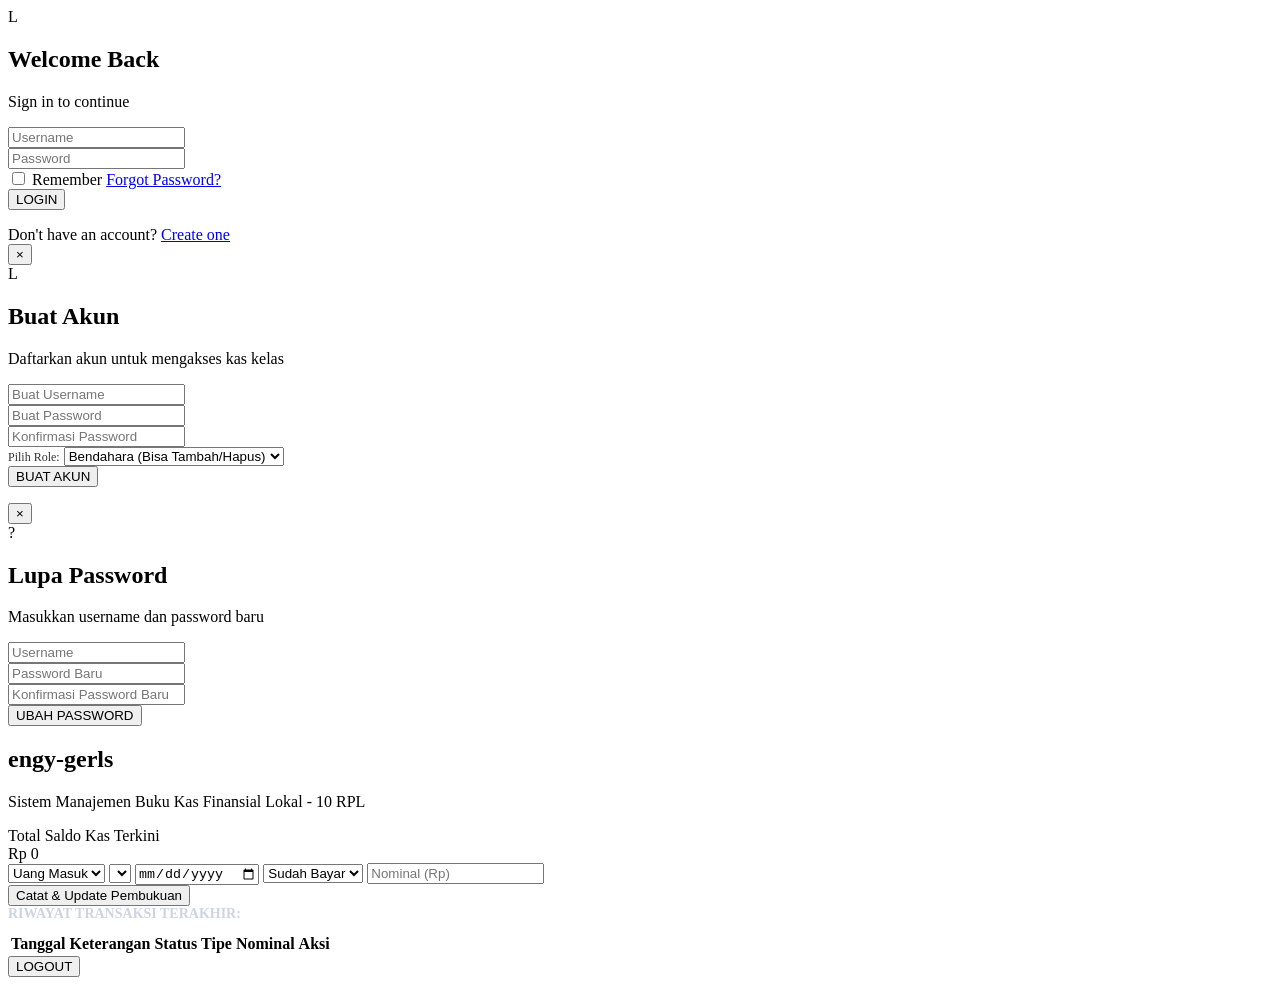
==== index.html @ 1e0d0ba0 "Create index.html" ====
<!DOCTYPE html>
<html lang="id">
<head>
    <meta charset="UTF-8">
    <meta name="viewport" content="width=device-width, initial-scale=1.0">
    <title>Sistem Kas Kelas - Login & Dashboard</title>
    <link rel="stylesheet" href="style.css">
    <script src="app.js" defer></script>
</head>
<body>

    <!-- ================= HALAMAN LOGIN ================= -->
    <div id="loginPage">
        <div class="circle"></div>
        <div class="circle"></div>
        <div class="circle"></div>

        <div class="card">
            <div class="logo">L</div>

            <h2>Welcome Back</h2>
            <p class="subtitle">Sign in to continue</p>

            <div class="input-box">
                <input type="text" id="username" placeholder="Username">
            </div>

            <div class="input-box">
                <input type="password" id="password" placeholder="Password">
            </div>

            <div class="options">
                <label>
                    <input type="checkbox" id="rememberMe">
                    Remember
                </label>
                <a href="#" onclick="bukaLupaPassword(); return false;">Forgot Password?</a>
            </div>

            <button type="button" onclick="login()">LOGIN</button>

            <p id="message"></p>

            <div class="signup">
                Don't have an account?
                <a href="#" onclick="bukaDaftar(); return false;">Create one</a>
            </div>
        </div>
    </div>

    <!-- ================= MODAL BUAT AKUN ================= -->
    <div id="signupModal" class="signup-modal">
        <div class="signup-card">
            <button class="close-signup" onclick="tutupDaftar()">×</button>
            <div class="logo">L</div>
            <h2>Buat Akun</h2>
            <p class="subtitle">Daftarkan akun untuk mengakses kas kelas</p>

            <div class="input-box">
                <input type="text" id="signupUsername" placeholder="Buat Username">
            </div>

            <div class="input-box">
                <input type="password" id="signupPassword" placeholder="Buat Password">
            </div>

            <div class="input-box">
                <input type="password" id="signupConfirmPassword" placeholder="Konfirmasi Password">
            </div>

            <div class="input-box-select">
                <label style="font-size: 12px; opacity: 0.8;">Pilih Role:</label>
                <select id="signupRole">
                    <option value="bendahara">Bendahara (Bisa Tambah/Hapus)</option>
                    <option value="viewer">Viewer / Siswa (Hanya Lihat)</option>
                </select>
            </div>

            <button type="button" onclick="buatAkun()">BUAT AKUN</button>
            <p id="signupMessage"></p>
        </div>
    </div>

    <!-- ================= MODAL LUPA PASSWORD ================= -->
    <div id="forgotPasswordModal" class="signup-modal">
        <div class="signup-card">
            <button class="close-signup" onclick="tutupLupaPassword()">×</button>
            <div class="logo">?</div>
            <h2>Lupa Password</h2>
            <p class="subtitle">Masukkan username dan password baru</p>

            <div class="input-box">
                <input type="text" id="forgotUsername" placeholder="Username">
            </div>

            <div class="input-box">
                <input type="password" id="newPassword" placeholder="Password Baru">
            </div>

            <div class="input-box">
                <input type="password" id="confirmNewPassword" placeholder="Konfirmasi Password Baru">
            </div>

            <button type="button" onclick="resetPassword()">UBAH PASSWORD</button>
            <p id="forgotMessage"></p>
        </div>
    </div>

    <!-- ================= DASHBOARD KAS ================= -->
    <div id="dashboardPage">
        <div class="ledger-box">
            <h2>engy-gerls</h2>
            <p class="sub">Sistem Manajemen Buku Kas Finansial Lokal - 10 RPL</p>
            <div id="userBadge" class="badge"></div>

            <!-- KARTU INDIKATOR SALDO UTAMA -->
            <div class="saldo-card">
                <div class="saldo-title">Total Saldo Kas Terkini</div>
                <div class="saldo-num" id="totalSaldoDisplay">Rp 0</div>
            </div>

            <!-- FORM INPUT TRANSAKSI (HANYA BENDAHARA) -->
            <div class="form-panel" id="formPanelBendahara">
                <div class="input-group">
                    <select id="jenisTransaksi" onchange="updateDropdownKeterangan()">
                        <option value="masuk">Uang Masuk</option>
                        <option value="keluar">Uang Keluar</option>
                    </select>

                    <select id="namaSiswa"></select>

                    <input type="date" id="tanggalTransaksi">

                    <select id="statusBayar">
                        <option value="Sudah Bayar">Sudah Bayar</option>
                        <option value="Belum Bayar">Belum Bayar</option>
                    </select>

                    <input type="number" id="nominalUang" placeholder="Nominal (Rp)">
                </div>
                <button type="button" onclick="catatTransaksiBaru()">Catat & Update Pembukuan</button>
            </div>

            <!-- TABEL REKOR TRANSAKSI -->
            <div style="font-size: 14px; font-weight: bold; margin-bottom: 10px; color: #cbd5e1;">RIWAYAT TRANSAKSI TERAKHIR:</div>
            <div class="table-area">
                <table>
                    <thead>
                        <tr>
                            <th>Tanggal</th>
                            <th>Keterangan</th>
                            <th>Status</th>
                            <th>Tipe</th>
                            <th>Nominal</th>
                            <th id="thAksi">Aksi</th>
                        </tr>
                    </thead>
                    <tbody id="tabelTransaksiBody"></tbody>
                </table>
            </div>
            
            <button type="button" id="logoutButton" class="logout-btn" onclick="logout()">LOGOUT</button>
        </div>
    </div>

</body>
</html>
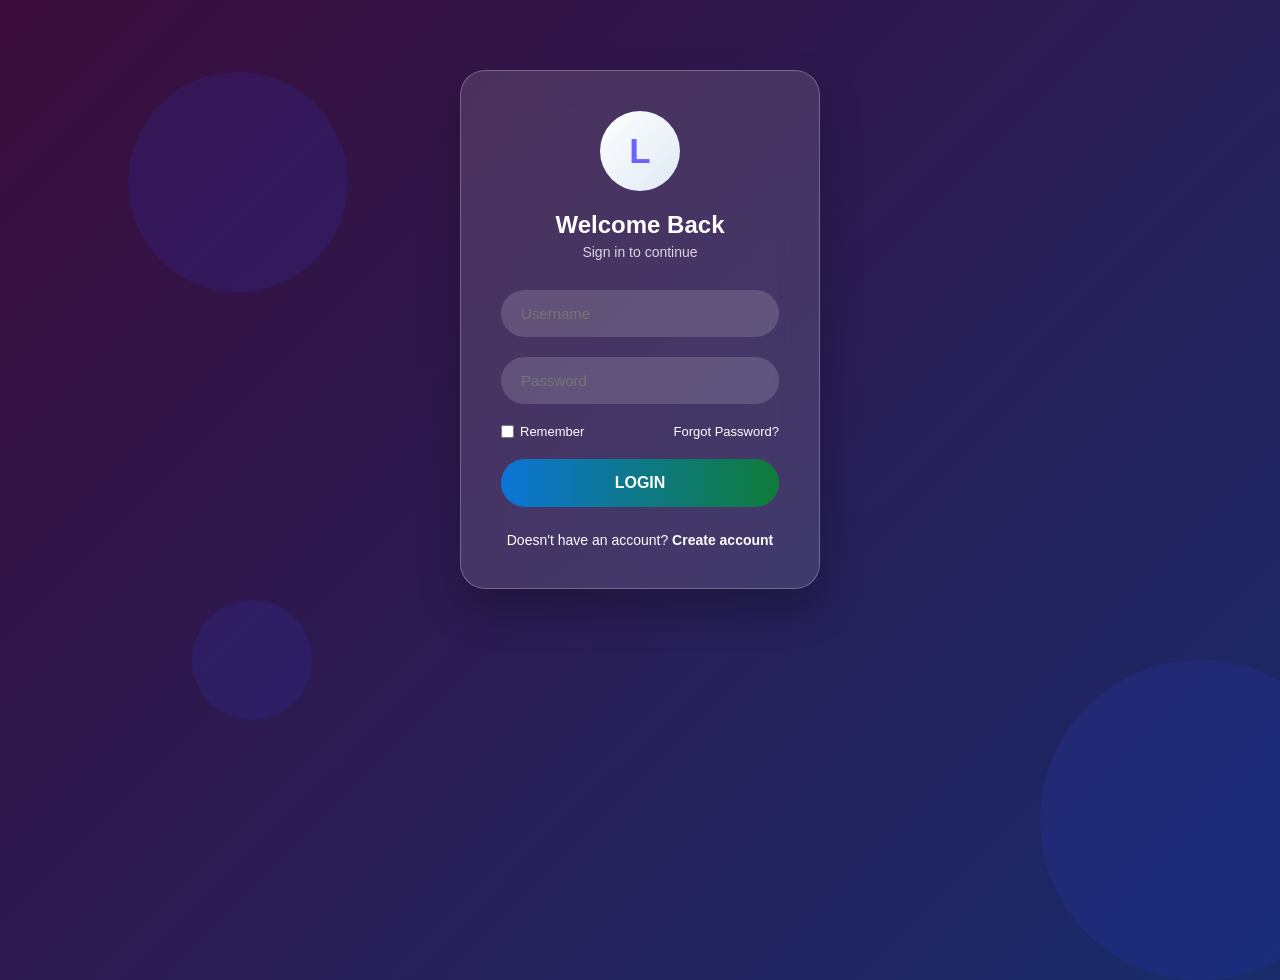
==== commit ea211eed: "Update title and text in index.html" ====
--- a/index.html
+++ b/index.html
@@ -3,7 +3,7 @@
 <head>
     <meta charset="UTF-8">
     <meta name="viewport" content="width=device-width, initial-scale=1.0">
-    <title>Sistem Kas Kelas - Login & Dashboard</title>
+    <title>Angry Gerls - Login & Dashboard</title>
     <link rel="stylesheet" href="style.css">
     <script src="app.js" defer></script>
 </head>
@@ -42,8 +42,8 @@
             <p id="message"></p>
 
             <div class="signup">
-                Don't have an account?
-                <a href="#" onclick="bukaDaftar(); return false;">Create one</a>
+                Doesn't have an account?
+                <a href="#" onclick="bukaDaftar(); return false;">Create account</a>
             </div>
         </div>
     </div>
@@ -54,7 +54,7 @@
             <button class="close-signup" onclick="tutupDaftar()">×</button>
             <div class="logo">L</div>
             <h2>Buat Akun</h2>
-            <p class="subtitle">Daftarkan akun untuk mengakses kas kelas</p>
+            <p class="subtitle">Daftarkan akun untuk mengakses Angry Gerls</p>
 
             <div class="input-box">
                 <input type="text" id="signupUsername" placeholder="Buat Username">
@@ -69,7 +69,7 @@
             </div>
 
             <div class="input-box-select">
-                <label style="font-size: 12px; opacity: 0.8;">Pilih Role:</label>
+                <label style="font-size: 12px; opacity: 0.8;">choose Role:</label>
                 <select id="signupRole">
                     <option value="bendahara">Bendahara (Bisa Tambah/Hapus)</option>
                     <option value="viewer">Viewer / Siswa (Hanya Lihat)</option>
--- a/style.css
+++ b/style.css
@@ -0,0 +1,255 @@
+* {
+    margin: 0;
+    padding: 0;
+    box-sizing: border-box;
+    font-family: 'Poppins', 'Segoe UI', Tahoma, Geneva, Verdana, sans-serif;
+}
+
+body {
+    min-height: 100vh;
+    display: flex;
+    justify-content: center;
+    align-items: flex-start;
+    overflow-y: auto;
+    overflow-x: hidden;
+    background: linear-gradient(-45deg, #434257, #054747, #0f3479, #3b0d3b);
+    background-size: 400% 400%;
+    animation: bg 12s ease infinite;
+    padding: 20px;
+}
+
+@keyframes bg {
+    0% { background-position: 0% 50%; }
+    50% { background-position: 100% 50%; }
+    100% { background-position: 0% 50%; }
+}
+
+.circle {
+    position: absolute;
+    border-radius: 50%;
+    background: rgba(46, 58, 231, 0.137);
+    animation: float 8s infinite ease-in-out;
+}
+
+.circle:nth-child(1) { width: 220px; height: 220px; top: 8%; left: 10%; }
+.circle:nth-child(2) { width: 320px; height: 320px; bottom: -80px; right: -80px; animation-delay: 2s; }
+.circle:nth-child(3) { width: 120px; height: 120px; bottom: 20%; left: 15%; animation-delay: 4s; }
+
+@keyframes float {
+    50% { transform: translateY(-25px); }
+}
+
+.card {
+    width: 360px;
+    padding: 40px;
+    border-radius: 25px;
+    backdrop-filter: blur(20px);
+    background: rgba(255, 255, 255, 0.12);
+    border: 1px solid rgba(255, 255, 255, 0.25);
+    box-shadow: 0 20px 40px rgba(0, 0, 0, .25);
+    color: white;
+    z-index: 10;
+    margin-top: 50px;
+}
+
+.logo {
+    width: 80px;
+    height: 80px;
+    border-radius: 50%;
+    margin: 0 auto 20px auto;
+    background: linear-gradient(135deg, #ffffff, #dfe9f3);
+    color: #6C63FF;
+    display: flex;
+    align-items: center;
+    justify-content: center;
+    font-size: 35px;
+    font-weight: bold;
+}
+
+h2 { text-align: center; margin-bottom: 5px; }
+.subtitle { text-align: center; opacity: .8; margin-bottom: 30px; font-size: 14px; }
+
+.input-box { position: relative; margin-bottom: 20px; }
+.input-box input {
+    width: 100%;
+    padding: 15px 20px;
+    border: none;
+    outline: none;
+    border-radius: 50px;
+    background: rgba(255, 255, 255, .15);
+    color: white;
+    font-size: 15px;
+}
+
+.input-box-select { margin-bottom: 20px; }
+.input-box-select select {
+    margin-top: 5px;
+    border-radius: 50px;
+    background: rgba(255, 255, 255, 0.2);
+    color: white;
+    padding: 12px 20px;
+}
+
+.options { display: flex; justify-content: space-between; align-items: center; font-size: 13px; margin-bottom: 20px; }
+.options label { display: flex; align-items: center; gap: 6px; cursor: pointer; }
+.options a { color: white; text-decoration: none; }
+
+button {
+    width: 100%;
+    padding: 15px;
+    border: none;
+    border-radius: 50px;
+    cursor: pointer;
+    background: linear-gradient(90deg, #0c75d6, #0f7c39);
+    color: white;
+    font-size: 16px;
+    font-weight: 600;
+}
+
+.signup { text-align: center; margin-top: 25px; font-size: 14px; }
+.signup a { color: white; font-weight: bold; text-decoration: none; }
+#message { text-align: center; margin-top: 18px; font-weight: bold; }
+
+.signup-modal {
+    display: none;
+    position: fixed;
+    inset: 0;
+    z-index: 100;
+    justify-content: center;
+    align-items: center;
+    padding: 20px;
+    background: rgba(0, 0, 0, 0.55);
+}
+
+.signup-card {
+    position: relative;
+    width: 380px;
+    max-width: 100%;
+    padding: 35px;
+    border-radius: 25px;
+    backdrop-filter: blur(20px);
+    background: rgba(255, 255, 255, 0.12);
+    border: 1px solid rgba(255, 255, 255, 0.25);
+    color: white;
+}
+
+.close-signup {
+    position: absolute;
+    top: 12px;
+    right: 15px;
+    width: auto;
+    padding: 0 8px;
+    background: transparent;
+    font-size: 28px;
+}
+
+#signupMessage, #forgotMessage { text-align: center; margin-top: 15px; font-weight: bold; }
+
+#loginPage { display: flex; }
+#dashboardPage {
+    display: none;
+    width: 100%;
+    min-height: 100vh;
+    justify-content: center;
+    align-items: flex-start;
+    padding: 30px 0;
+}
+
+.ledger-box {
+    background-color: #1e293b;
+    border: 1px solid #334155;
+    padding: 30px;
+    border-radius: 16px;
+    width: 100%;
+    max-width: 750px;
+    margin: 0 auto;
+}
+
+.ledger-box h2 { color: #38bdf8; font-size: 20px; text-transform: uppercase; text-align: left; }
+.sub { font-size: 13px; color: #94a3b8; margin-bottom: 10px; }
+
+.badge {
+    display: inline-block;
+    padding: 4px 12px;
+    border-radius: 20px;
+    font-size: 12px;
+    font-weight: bold;
+    margin-bottom: 20px;
+}
+
+.badge-bendahara { background: #0284c7; color: white; }
+.badge-viewer { background: #64748b; color: white; }
+
+.saldo-card {
+    background: linear-gradient(135deg, #0284c7, #0369a1);
+    padding: 20px;
+    border-radius: 12px;
+    text-align: center;
+    margin-bottom: 25px;
+}
+
+.saldo-title { font-size: 12px; text-transform: uppercase; color: #e0f2fe; }
+.saldo-num { font-size: 32px; font-weight: bold; color: #fff; margin-top: 5px; }
+
+.form-panel {
+    background: #0f172a;
+    border: 1px solid #334155;
+    padding: 15px;
+    border-radius: 10px;
+    margin-bottom: 25px;
+}
+
+.input-group {
+    display: grid;
+    grid-template-columns: 1fr 1fr 1fr;
+    gap: 10px;
+    margin-bottom: 10px;
+}
+
+input, select {
+    width: 100%;
+    background: #1e293b;
+    border: 1px solid #475569;
+    border-radius: 6px;
+    color: #fff;
+    padding: 10px;
+    font-size: 13px;
+    outline: none;
+}
+
+.form-panel button {
+    width: 100%;
+    background: #22c55e;
+    color: white;
+    border: none;
+    padding: 12px;
+    font-weight: bold;
+    border-radius: 6px;
+    cursor: pointer;
+}
+
+.table-area { width: 100%; overflow-x: auto; }
+table { width: 100%; border-collapse: collapse; font-size: 13px; text-align: left; }
+th { background-color: #334155; color: #38bdf8; padding: 10px; font-weight: bold; }
+td { padding: 12px 10px; border-bottom: 1px solid #334155; color: #f8fafc; }
+
+.masuk { color: #22c55e; font-weight: bold; }
+.keluar { color: #f43f5e; font-weight: bold; }
+
+.status-sudah { background: #166534; color: #4ade80; padding: 3px 8px; border-radius: 4px; font-size: 11px; }
+.status-belum { background: #991b1b; color: #fca5a5; padding: 3px 8px; border-radius: 4px; font-size: 11px; }
+
+.btn-hapus { color: #f43f5e; cursor: pointer; font-weight: bold; text-decoration: underline; }
+
+.logout-btn {
+    width: auto;
+    padding: 8px 16px;
+    margin-top: 20px;
+    background: #f43f5e;
+    border-radius: 6px;
+    font-size: 12px;
+}
+
+@media (max-width: 650px) {
+    .input-group { grid-template-columns: 1fr; }
+}
